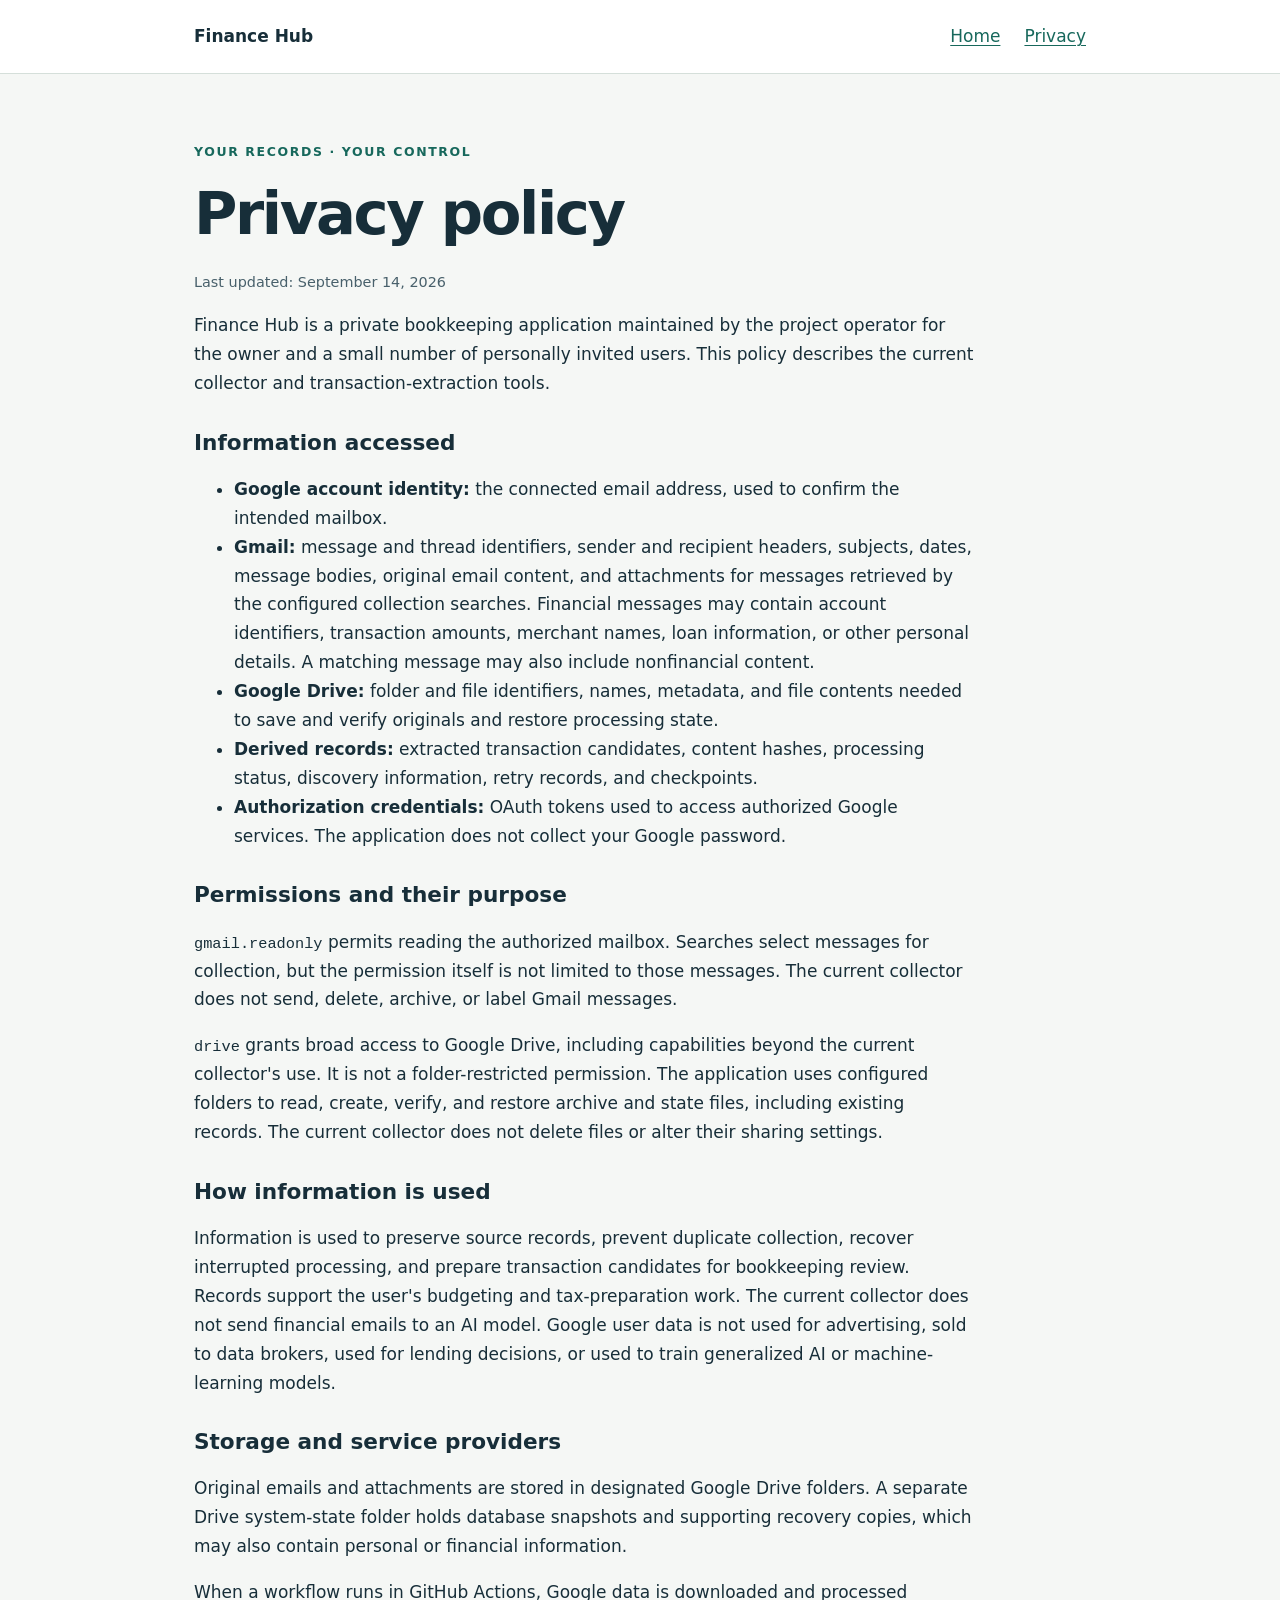
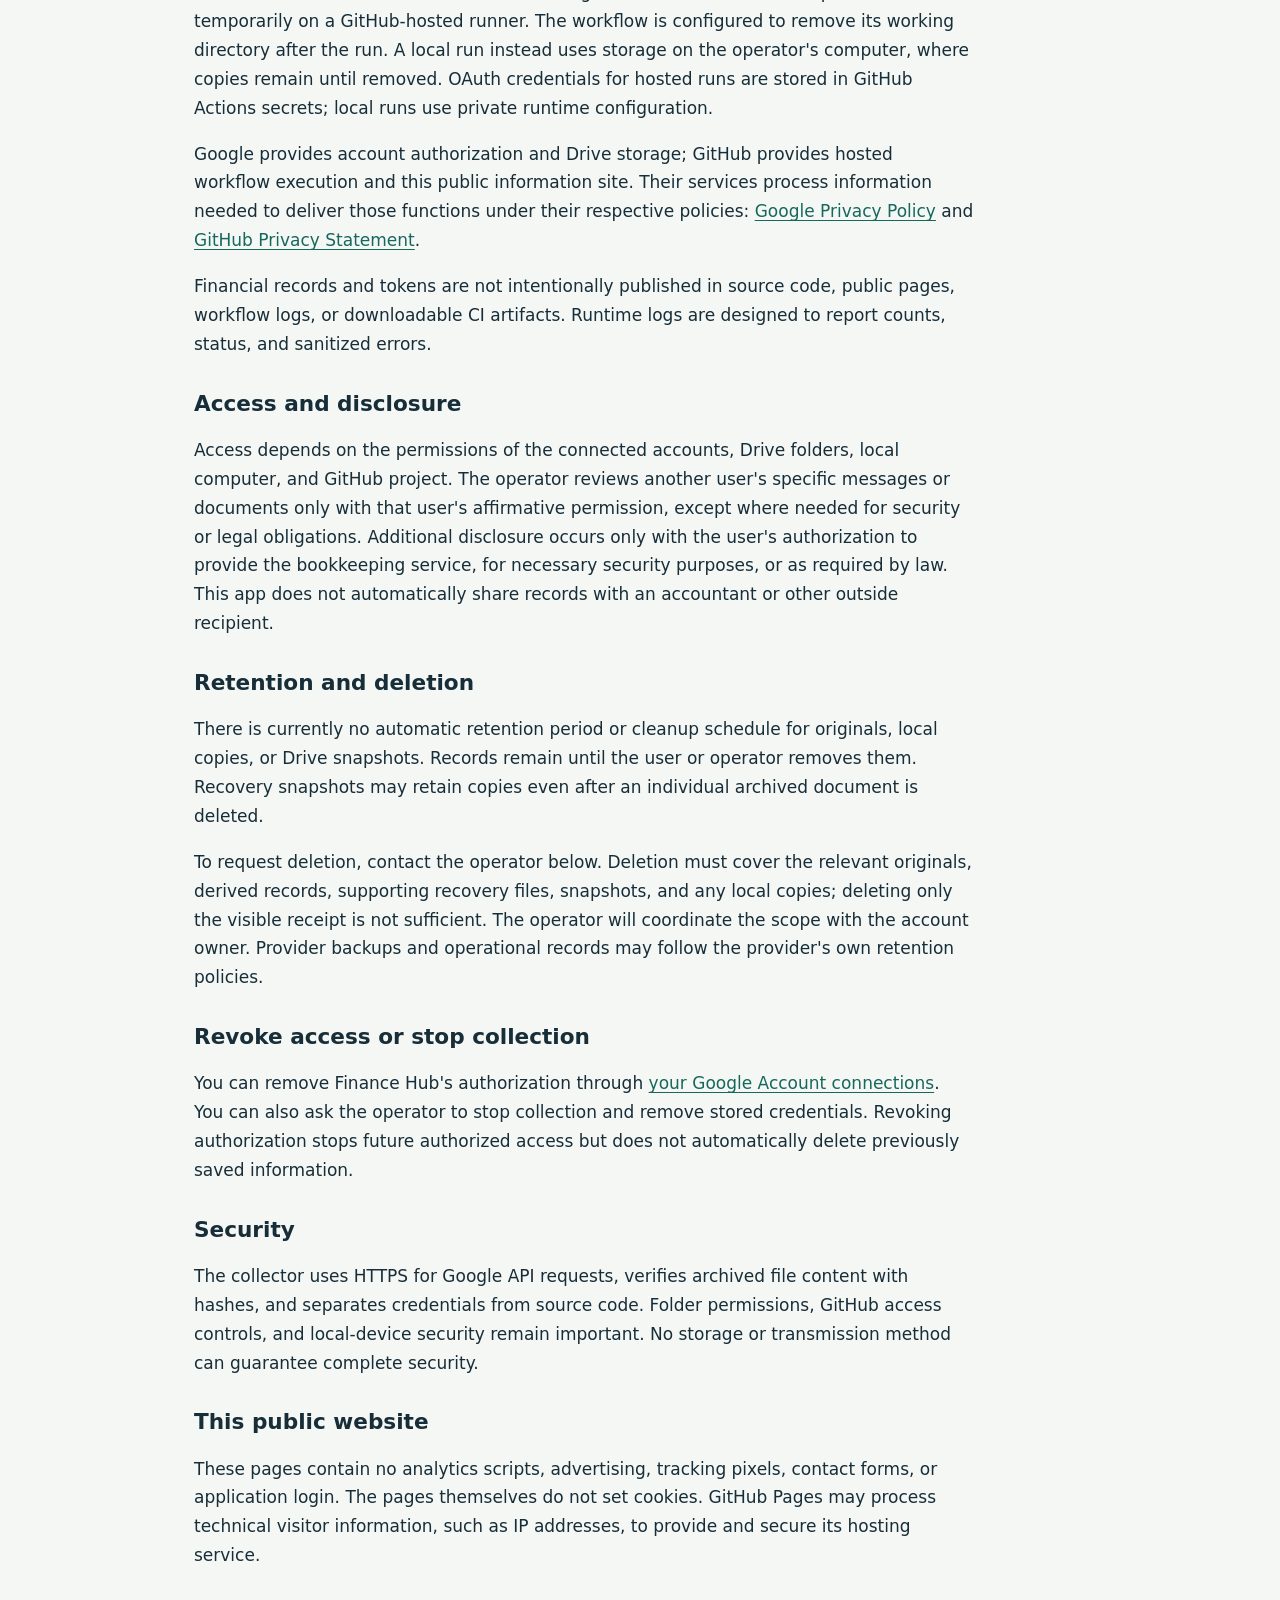
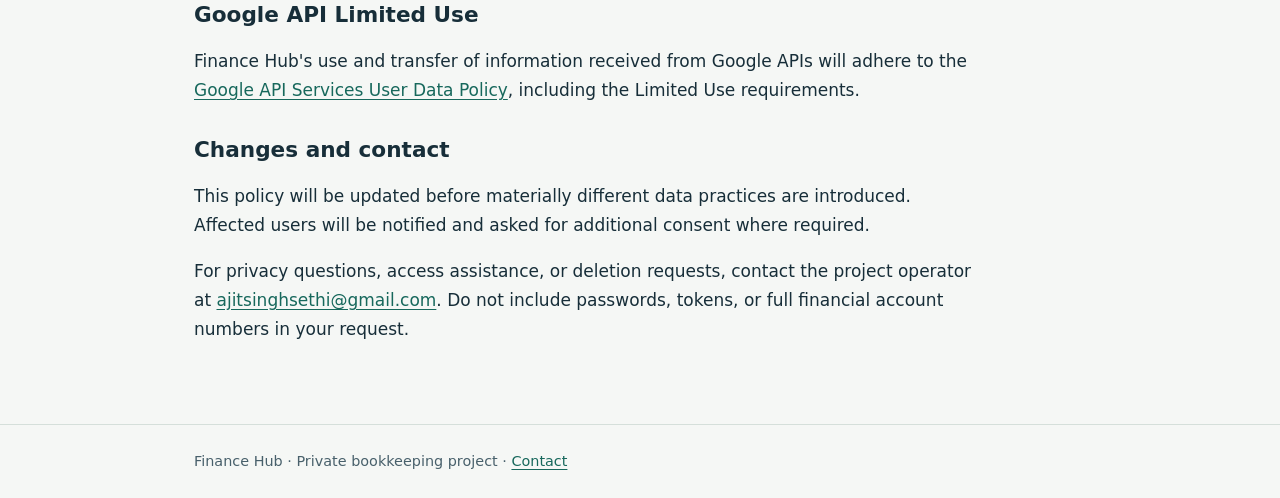
==== privacy.html @ d76e9352 "Add Finance Hub homepage and privacy policy" ====
<!doctype html>
<html lang="en"><head><meta charset="utf-8"><meta name="viewport" content="width=device-width,initial-scale=1"><meta name="description" content="How Finance Hub accesses, uses, stores, and handles Google account data."><title>Privacy Policy | Finance Hub</title><link rel="stylesheet" href="styles.css"></head>
<body><header><div class="wrap"><nav aria-label="Main navigation"><a class="brand" href="./">Finance Hub</a><div class="nav-links"><a href="./">Home</a><a href="privacy.html">Privacy</a></div></nav></div></header><main id="main"><div class="wrap">
<article class="policy"><p class="eyebrow">Your records · Your control</p><h1>Privacy policy</h1><p class="meta">Last updated: September 14, 2026</p>
<p>Finance Hub is a private bookkeeping application maintained by the project operator for the owner and a small number of personally invited users. This policy describes the current collector and transaction-extraction tools.</p>
<h2>Information accessed</h2><ul><li><strong>Google account identity:</strong> the connected email address, used to confirm the intended mailbox.</li><li><strong>Gmail:</strong> message and thread identifiers, sender and recipient headers, subjects, dates, message bodies, original email content, and attachments for messages retrieved by the configured collection searches. Financial messages may contain account identifiers, transaction amounts, merchant names, loan information, or other personal details. A matching message may also include nonfinancial content.</li><li><strong>Google Drive:</strong> folder and file identifiers, names, metadata, and file contents needed to save and verify originals and restore processing state.</li><li><strong>Derived records:</strong> extracted transaction candidates, content hashes, processing status, discovery information, retry records, and checkpoints.</li><li><strong>Authorization credentials:</strong> OAuth tokens used to access authorized Google services. The application does not collect your Google password.</li></ul>
<h2>Permissions and their purpose</h2><p><code>gmail.readonly</code> permits reading the authorized mailbox. Searches select messages for collection, but the permission itself is not limited to those messages. The current collector does not send, delete, archive, or label Gmail messages.</p><p><code>drive</code> grants broad access to Google Drive, including capabilities beyond the current collector's use. It is not a folder-restricted permission. The application uses configured folders to read, create, verify, and restore archive and state files, including existing records. The current collector does not delete files or alter their sharing settings.</p>
<h2>How information is used</h2><p>Information is used to preserve source records, prevent duplicate collection, recover interrupted processing, and prepare transaction candidates for bookkeeping review. Records support the user's budgeting and tax-preparation work. The current collector does not send financial emails to an AI model. Google user data is not used for advertising, sold to data brokers, used for lending decisions, or used to train generalized AI or machine-learning models.</p>
<h2>Storage and service providers</h2><p>Original emails and attachments are stored in designated Google Drive folders. A separate Drive system-state folder holds database snapshots and supporting recovery copies, which may also contain personal or financial information.</p><p>When a workflow runs in GitHub Actions, Google data is downloaded and processed temporarily on a GitHub-hosted runner. The workflow is configured to remove its working directory after the run. A local run instead uses storage on the operator's computer, where copies remain until removed. OAuth credentials for hosted runs are stored in GitHub Actions secrets; local runs use private runtime configuration.</p><p>Google provides account authorization and Drive storage; GitHub provides hosted workflow execution and this public information site. Their services process information needed to deliver those functions under their respective policies: <a href="https://policies.google.com/privacy">Google Privacy Policy</a> and <a href="https://docs.github.com/en/site-policy/privacy-policies/github-general-privacy-statement">GitHub Privacy Statement</a>.</p><p>Financial records and tokens are not intentionally published in source code, public pages, workflow logs, or downloadable CI artifacts. Runtime logs are designed to report counts, status, and sanitized errors.</p>
<h2>Access and disclosure</h2><p>Access depends on the permissions of the connected accounts, Drive folders, local computer, and GitHub project. The operator reviews another user's specific messages or documents only with that user's affirmative permission, except where needed for security or legal obligations. Additional disclosure occurs only with the user's authorization to provide the bookkeeping service, for necessary security purposes, or as required by law. This app does not automatically share records with an accountant or other outside recipient.</p>
<h2>Retention and deletion</h2><p>There is currently no automatic retention period or cleanup schedule for originals, local copies, or Drive snapshots. Records remain until the user or operator removes them. Recovery snapshots may retain copies even after an individual archived document is deleted.</p><p>To request deletion, contact the operator below. Deletion must cover the relevant originals, derived records, supporting recovery files, snapshots, and any local copies; deleting only the visible receipt is not sufficient. The operator will coordinate the scope with the account owner. Provider backups and operational records may follow the provider's own retention policies.</p>
<h2>Revoke access or stop collection</h2><p>You can remove Finance Hub's authorization through <a href="https://myaccount.google.com/connections">your Google Account connections</a>. You can also ask the operator to stop collection and remove stored credentials. Revoking authorization stops future authorized access but does not automatically delete previously saved information.</p>
<h2>Security</h2><p>The collector uses HTTPS for Google API requests, verifies archived file content with hashes, and separates credentials from source code. Folder permissions, GitHub access controls, and local-device security remain important. No storage or transmission method can guarantee complete security.</p>
<h2>This public website</h2><p>These pages contain no analytics scripts, advertising, tracking pixels, contact forms, or application login. The pages themselves do not set cookies. GitHub Pages may process technical visitor information, such as IP addresses, to provide and secure its hosting service.</p>
<h2>Google API Limited Use</h2><p>Finance Hub's use and transfer of information received from Google APIs will adhere to the <a href="https://developers.google.com/terms/api-services-user-data-policy">Google API Services User Data Policy</a>, including the Limited Use requirements.</p>
<h2>Changes and contact</h2><p>This policy will be updated before materially different data practices are introduced. Affected users will be notified and asked for additional consent where required.</p><p>For privacy questions, access assistance, or deletion requests, contact the project operator at <a href="mailto:ajitsinghsethi@gmail.com">ajitsinghsethi@gmail.com</a>. Do not include passwords, tokens, or full financial account numbers in your request.</p></article></div></main><footer><div class="wrap">Finance Hub · Private bookkeeping project · <a href="mailto:ajitsinghsethi@gmail.com">Contact</a></div></footer></body></html>
---- styles.css ----
:root{color-scheme:light;--ink:#172e39;--muted:#48606b;--accent:#17685c;--paper:#f5f7f5}*{box-sizing:border-box}body{margin:0;background:var(--paper);color:var(--ink);font:17px/1.7 system-ui,-apple-system,BlinkMacSystemFont,"Segoe UI",sans-serif}a{color:var(--accent);text-underline-offset:.2em}a:focus-visible{outline:3px solid #af7014;outline-offset:5px}.wrap{max-width:940px;margin:auto;padding:0 24px}header{border-bottom:1px solid #d5dfda;background:white}nav{display:flex;align-items:center;justify-content:space-between;gap:20px;flex-wrap:wrap;padding:22px 0}.brand{font-weight:750;text-decoration:none;color:var(--ink)}.nav-links{display:flex;gap:24px}main{padding:55px 0 64px}.eyebrow{text-transform:uppercase;letter-spacing:.13em;color:var(--accent);font-size:.78rem;font-weight:750}h1{font-size:clamp(2.2rem,6vw,3.7rem);line-height:1.1;letter-spacing:-.04em;max-width:760px;margin:18px 0 24px}h2{font-size:1.35rem;line-height:1.35;margin-top:30px}p,li{max-width:76ch}.lead{font-size:1.2rem;color:var(--muted);max-width:65ch}.cards{display:grid;grid-template-columns:repeat(3,1fr);gap:18px;margin:36px 0}.card,.notice{background:white;border:1px solid #d5dfda;border-radius:14px;padding:23px}.card h2{margin-top:0}.card p{margin-bottom:0}.notice{border-left:5px solid var(--accent)}.policy{max-width:780px}.meta,footer{color:var(--muted);font-size:.9rem}footer{padding:24px 0;border-top:1px solid #d5dfda}code{overflow-wrap:anywhere;font-size:.9em} @media(max-width:680px){.cards{grid-template-columns:1fr}main{padding-top:32px}.wrap{padding:0 18px}.nav-links{gap:18px}}
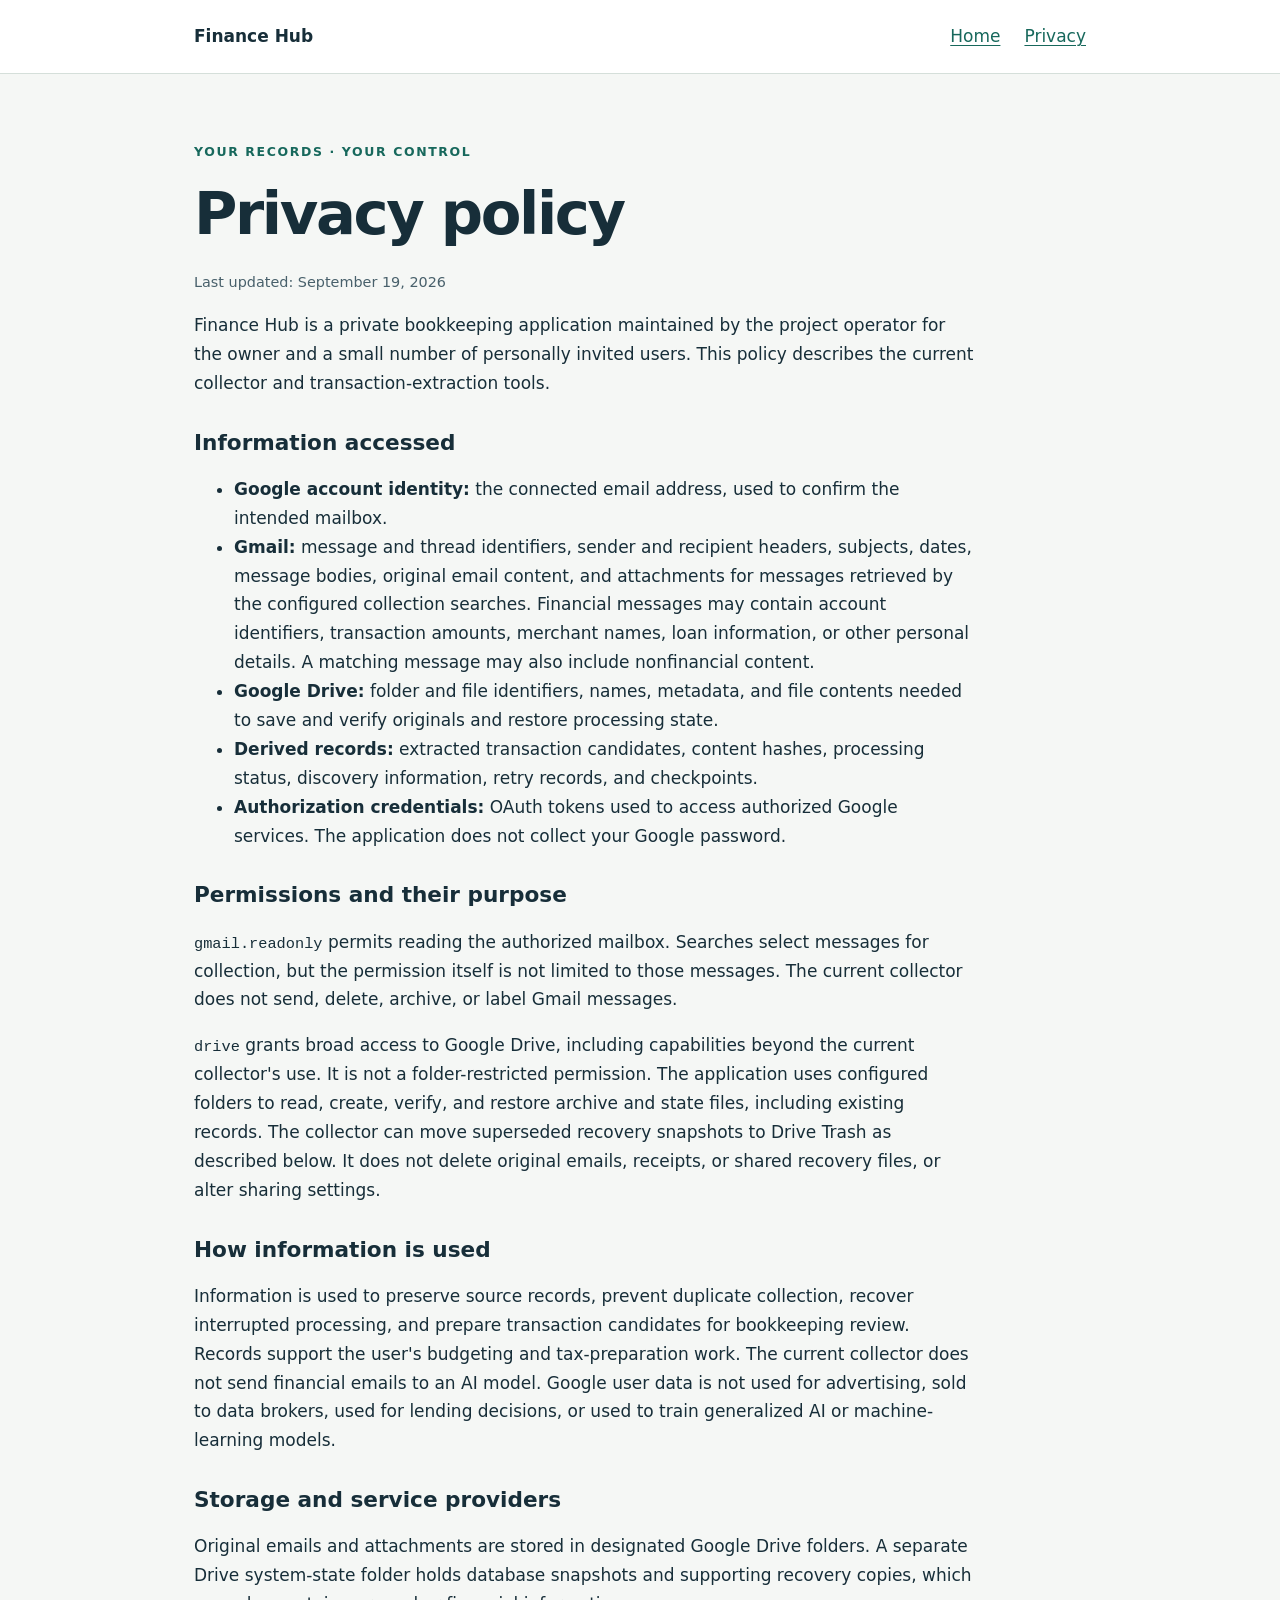
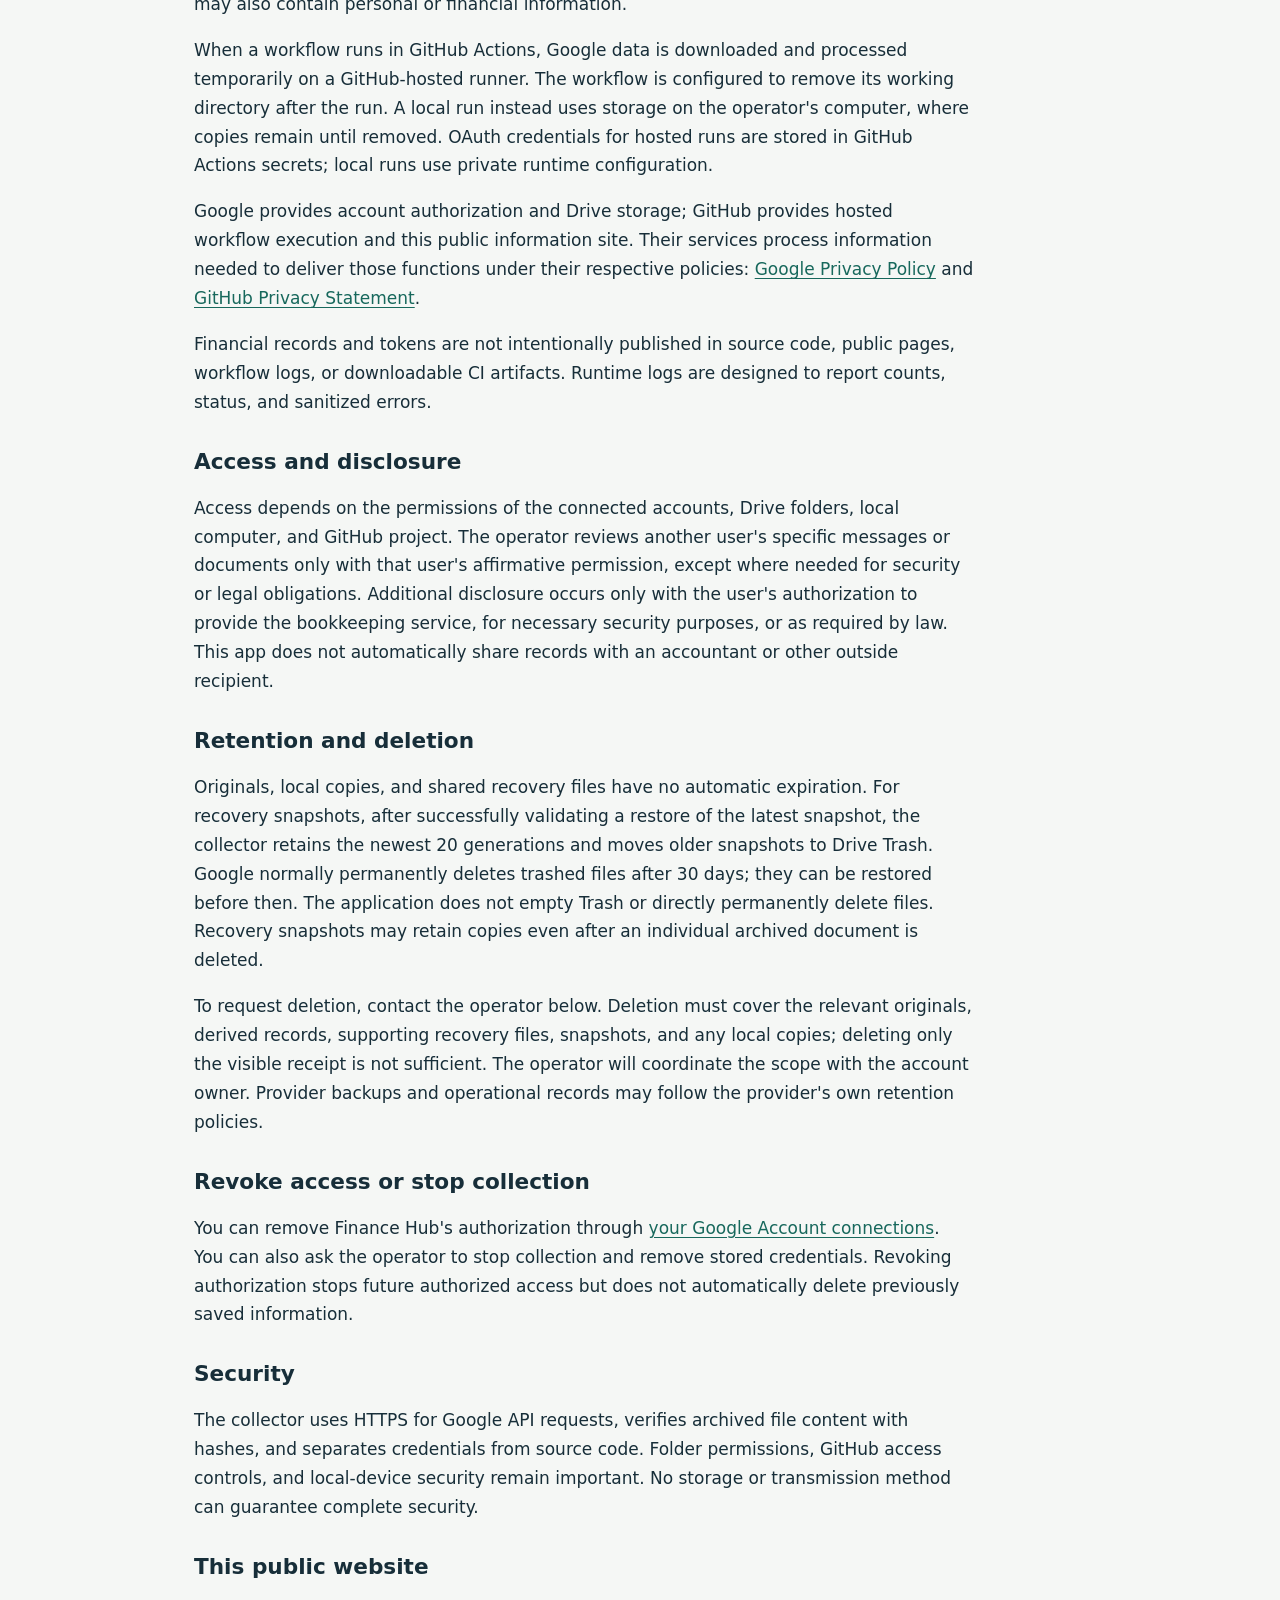
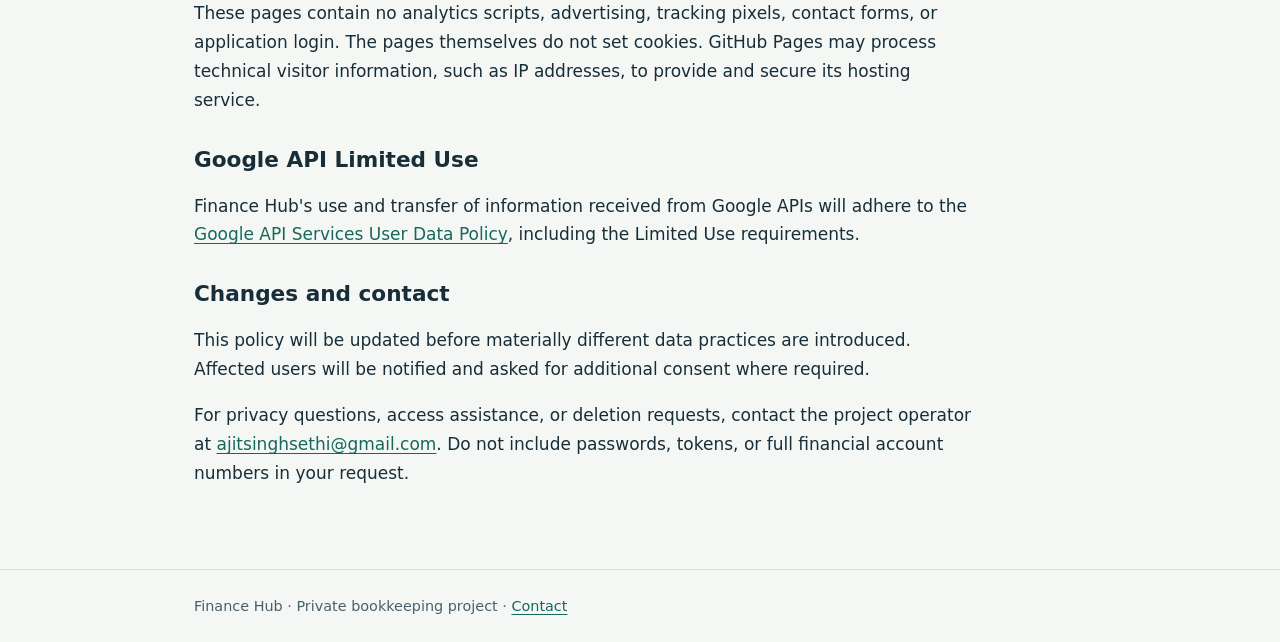
==== commit 2affe6b4: "Disclose recovery snapshot retention and Drive Trash behavior" ====
--- a/privacy.html
+++ b/privacy.html
@@ -1,14 +1,14 @@
 <!doctype html>
 <html lang="en"><head><meta charset="utf-8"><meta name="viewport" content="width=device-width,initial-scale=1"><meta name="description" content="How Finance Hub accesses, uses, stores, and handles Google account data."><title>Privacy Policy | Finance Hub</title><link rel="stylesheet" href="styles.css"></head>
 <body><header><div class="wrap"><nav aria-label="Main navigation"><a class="brand" href="./">Finance Hub</a><div class="nav-links"><a href="./">Home</a><a href="privacy.html">Privacy</a></div></nav></div></header><main id="main"><div class="wrap">
-<article class="policy"><p class="eyebrow">Your records · Your control</p><h1>Privacy policy</h1><p class="meta">Last updated: September 14, 2026</p>
+<article class="policy"><p class="eyebrow">Your records · Your control</p><h1>Privacy policy</h1><p class="meta">Last updated: September 19, 2026</p>
 <p>Finance Hub is a private bookkeeping application maintained by the project operator for the owner and a small number of personally invited users. This policy describes the current collector and transaction-extraction tools.</p>
 <h2>Information accessed</h2><ul><li><strong>Google account identity:</strong> the connected email address, used to confirm the intended mailbox.</li><li><strong>Gmail:</strong> message and thread identifiers, sender and recipient headers, subjects, dates, message bodies, original email content, and attachments for messages retrieved by the configured collection searches. Financial messages may contain account identifiers, transaction amounts, merchant names, loan information, or other personal details. A matching message may also include nonfinancial content.</li><li><strong>Google Drive:</strong> folder and file identifiers, names, metadata, and file contents needed to save and verify originals and restore processing state.</li><li><strong>Derived records:</strong> extracted transaction candidates, content hashes, processing status, discovery information, retry records, and checkpoints.</li><li><strong>Authorization credentials:</strong> OAuth tokens used to access authorized Google services. The application does not collect your Google password.</li></ul>
-<h2>Permissions and their purpose</h2><p><code>gmail.readonly</code> permits reading the authorized mailbox. Searches select messages for collection, but the permission itself is not limited to those messages. The current collector does not send, delete, archive, or label Gmail messages.</p><p><code>drive</code> grants broad access to Google Drive, including capabilities beyond the current collector's use. It is not a folder-restricted permission. The application uses configured folders to read, create, verify, and restore archive and state files, including existing records. The current collector does not delete files or alter their sharing settings.</p>
+<h2>Permissions and their purpose</h2><p><code>gmail.readonly</code> permits reading the authorized mailbox. Searches select messages for collection, but the permission itself is not limited to those messages. The current collector does not send, delete, archive, or label Gmail messages.</p><p><code>drive</code> grants broad access to Google Drive, including capabilities beyond the current collector's use. It is not a folder-restricted permission. The application uses configured folders to read, create, verify, and restore archive and state files, including existing records. The collector can move superseded recovery snapshots to Drive Trash as described below. It does not delete original emails, receipts, or shared recovery files, or alter sharing settings.</p>
 <h2>How information is used</h2><p>Information is used to preserve source records, prevent duplicate collection, recover interrupted processing, and prepare transaction candidates for bookkeeping review. Records support the user's budgeting and tax-preparation work. The current collector does not send financial emails to an AI model. Google user data is not used for advertising, sold to data brokers, used for lending decisions, or used to train generalized AI or machine-learning models.</p>
 <h2>Storage and service providers</h2><p>Original emails and attachments are stored in designated Google Drive folders. A separate Drive system-state folder holds database snapshots and supporting recovery copies, which may also contain personal or financial information.</p><p>When a workflow runs in GitHub Actions, Google data is downloaded and processed temporarily on a GitHub-hosted runner. The workflow is configured to remove its working directory after the run. A local run instead uses storage on the operator's computer, where copies remain until removed. OAuth credentials for hosted runs are stored in GitHub Actions secrets; local runs use private runtime configuration.</p><p>Google provides account authorization and Drive storage; GitHub provides hosted workflow execution and this public information site. Their services process information needed to deliver those functions under their respective policies: <a href="https://policies.google.com/privacy">Google Privacy Policy</a> and <a href="https://docs.github.com/en/site-policy/privacy-policies/github-general-privacy-statement">GitHub Privacy Statement</a>.</p><p>Financial records and tokens are not intentionally published in source code, public pages, workflow logs, or downloadable CI artifacts. Runtime logs are designed to report counts, status, and sanitized errors.</p>
 <h2>Access and disclosure</h2><p>Access depends on the permissions of the connected accounts, Drive folders, local computer, and GitHub project. The operator reviews another user's specific messages or documents only with that user's affirmative permission, except where needed for security or legal obligations. Additional disclosure occurs only with the user's authorization to provide the bookkeeping service, for necessary security purposes, or as required by law. This app does not automatically share records with an accountant or other outside recipient.</p>
-<h2>Retention and deletion</h2><p>There is currently no automatic retention period or cleanup schedule for originals, local copies, or Drive snapshots. Records remain until the user or operator removes them. Recovery snapshots may retain copies even after an individual archived document is deleted.</p><p>To request deletion, contact the operator below. Deletion must cover the relevant originals, derived records, supporting recovery files, snapshots, and any local copies; deleting only the visible receipt is not sufficient. The operator will coordinate the scope with the account owner. Provider backups and operational records may follow the provider's own retention policies.</p>
+<h2>Retention and deletion</h2><p>Originals, local copies, and shared recovery files have no automatic expiration. For recovery snapshots, after successfully validating a restore of the latest snapshot, the collector retains the newest 20 generations and moves older snapshots to Drive Trash. Google normally permanently deletes trashed files after 30 days; they can be restored before then. The application does not empty Trash or directly permanently delete files. Recovery snapshots may retain copies even after an individual archived document is deleted.</p><p>To request deletion, contact the operator below. Deletion must cover the relevant originals, derived records, supporting recovery files, snapshots, and any local copies; deleting only the visible receipt is not sufficient. The operator will coordinate the scope with the account owner. Provider backups and operational records may follow the provider's own retention policies.</p>
 <h2>Revoke access or stop collection</h2><p>You can remove Finance Hub's authorization through <a href="https://myaccount.google.com/connections">your Google Account connections</a>. You can also ask the operator to stop collection and remove stored credentials. Revoking authorization stops future authorized access but does not automatically delete previously saved information.</p>
 <h2>Security</h2><p>The collector uses HTTPS for Google API requests, verifies archived file content with hashes, and separates credentials from source code. Folder permissions, GitHub access controls, and local-device security remain important. No storage or transmission method can guarantee complete security.</p>
 <h2>This public website</h2><p>These pages contain no analytics scripts, advertising, tracking pixels, contact forms, or application login. The pages themselves do not set cookies. GitHub Pages may process technical visitor information, such as IP addresses, to provide and secure its hosting service.</p>
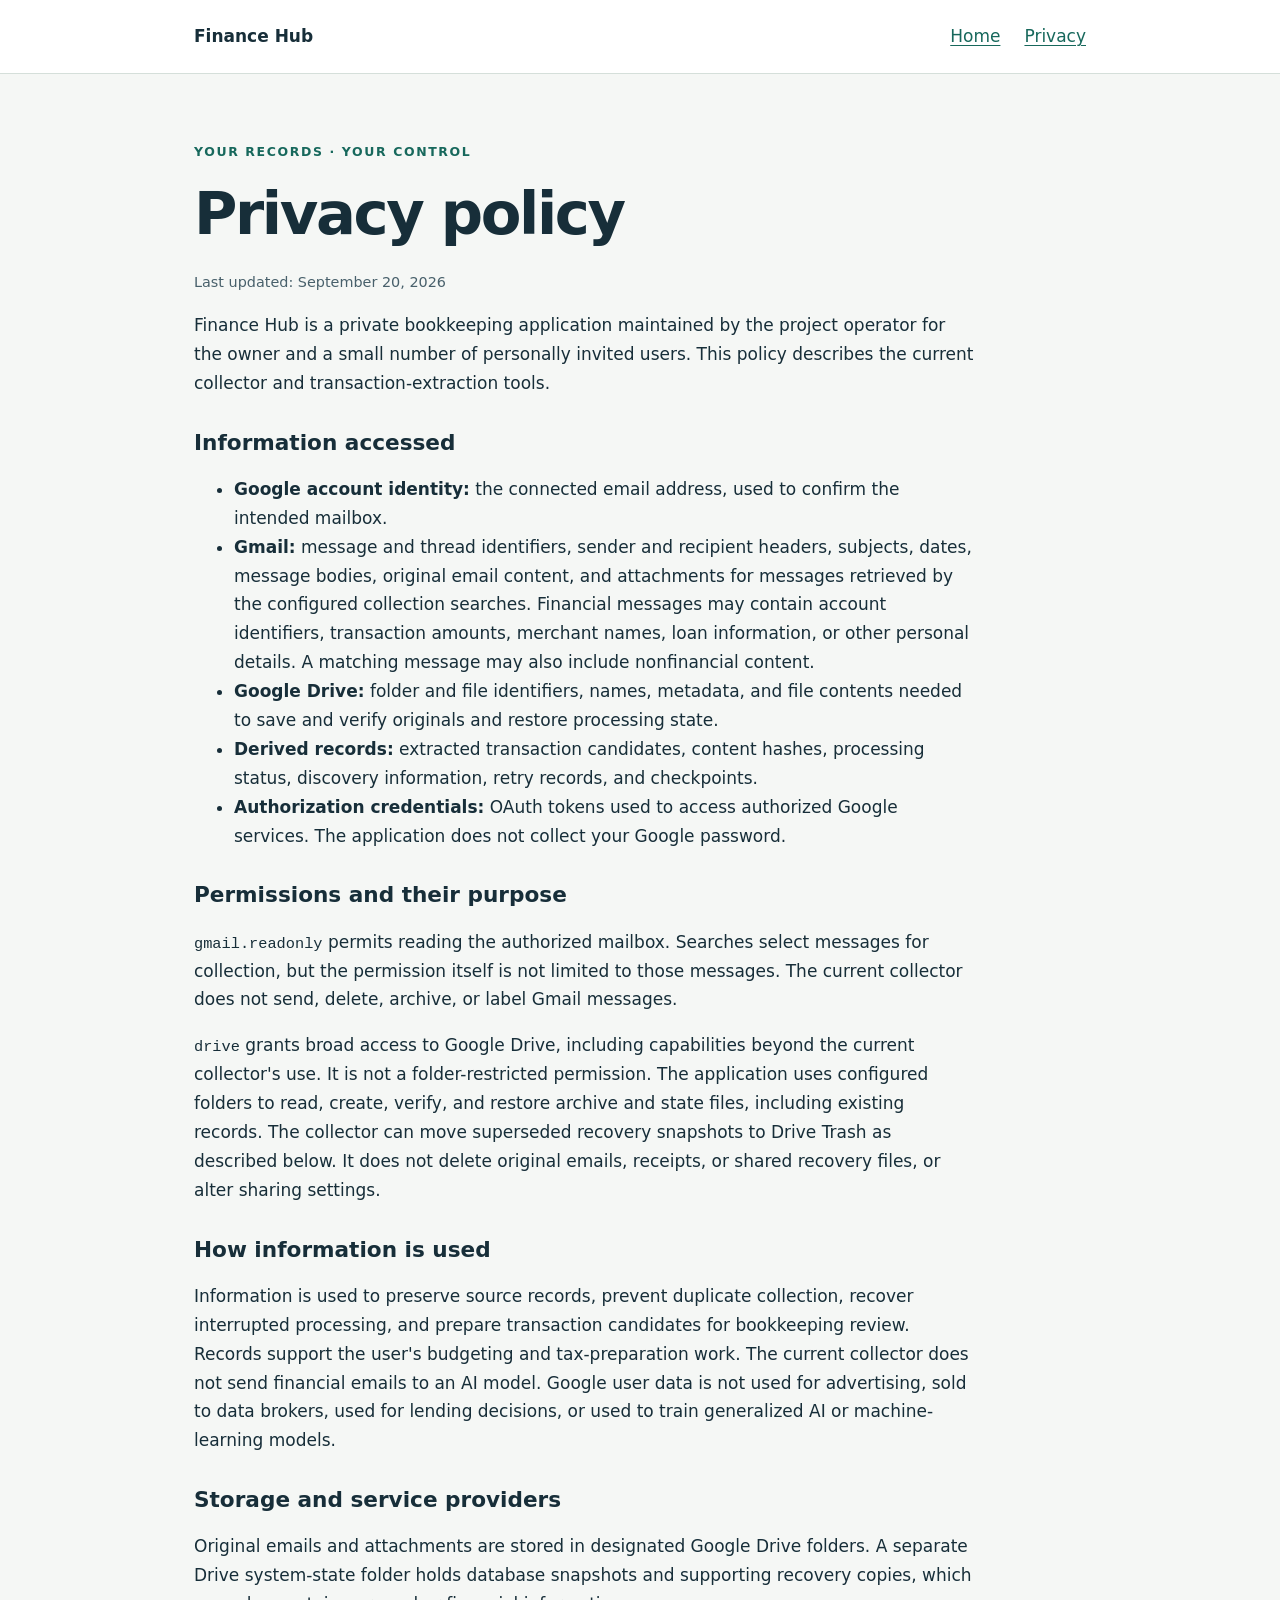
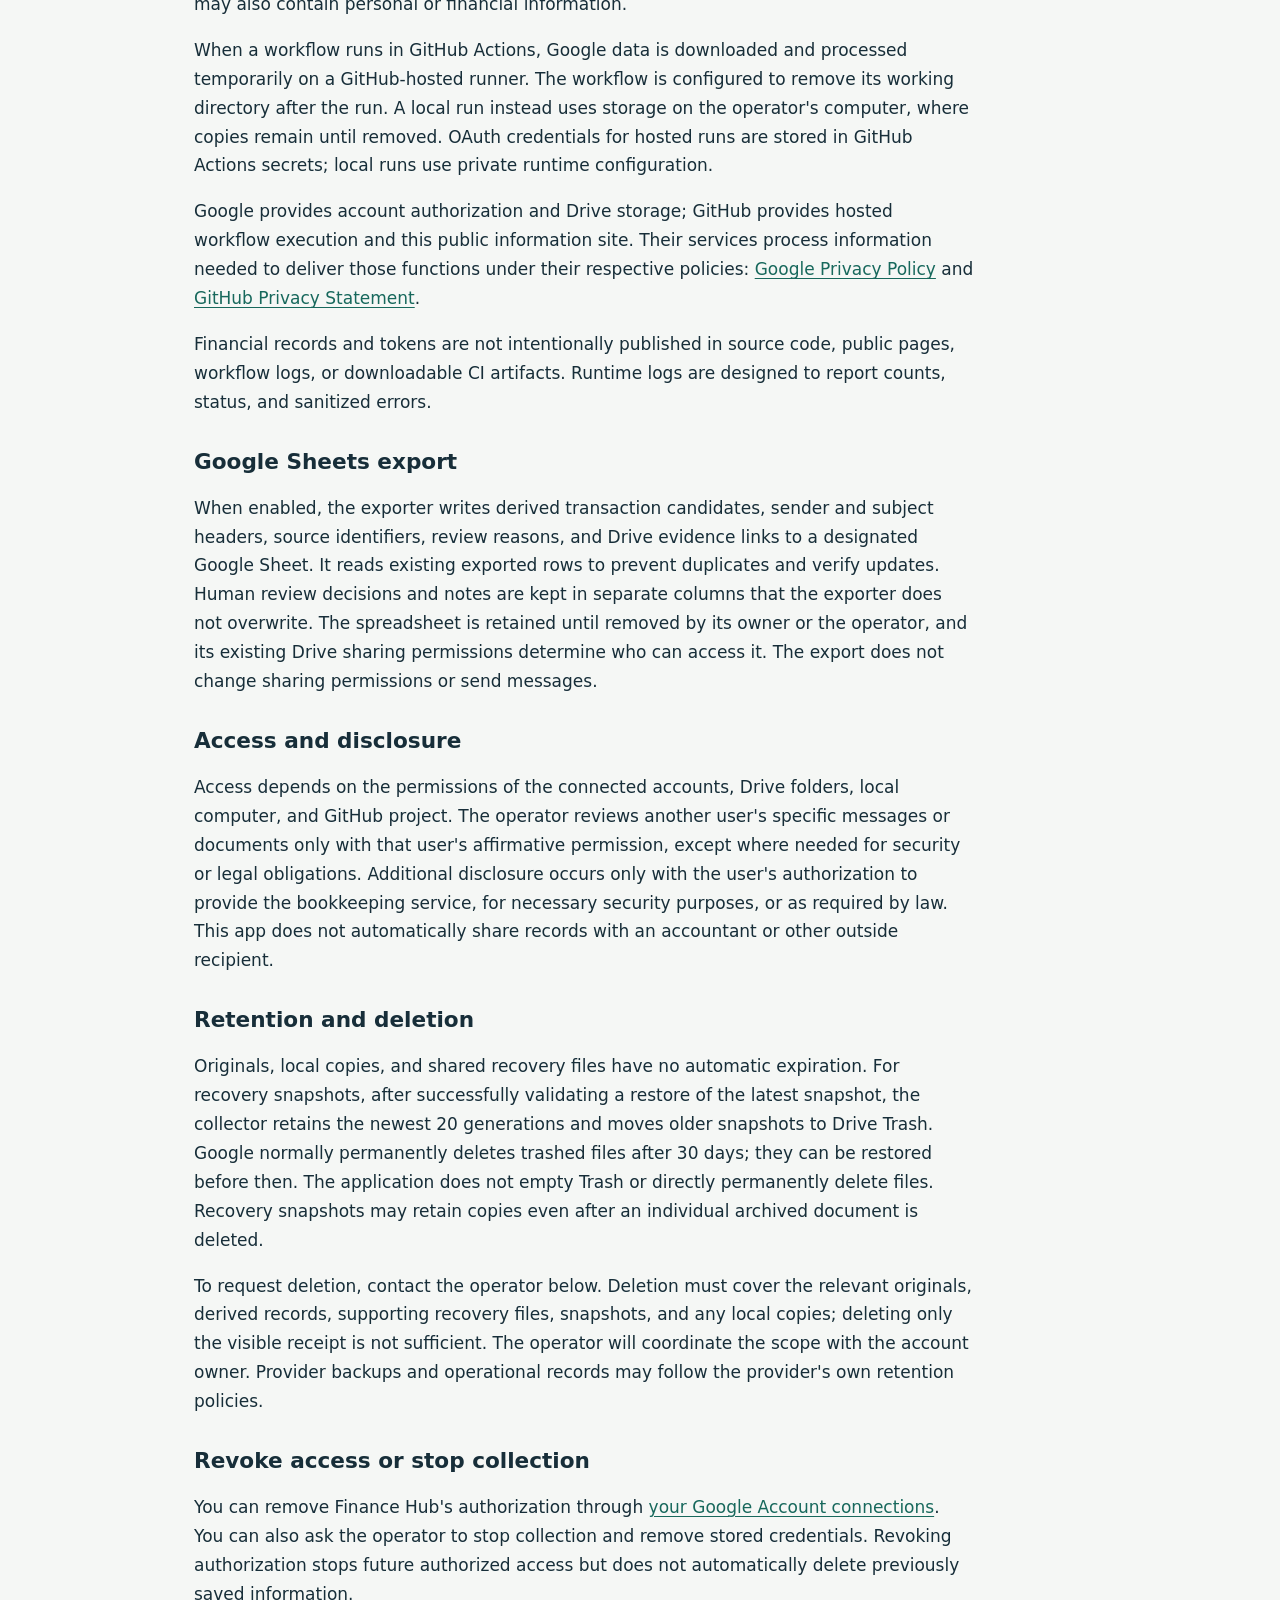
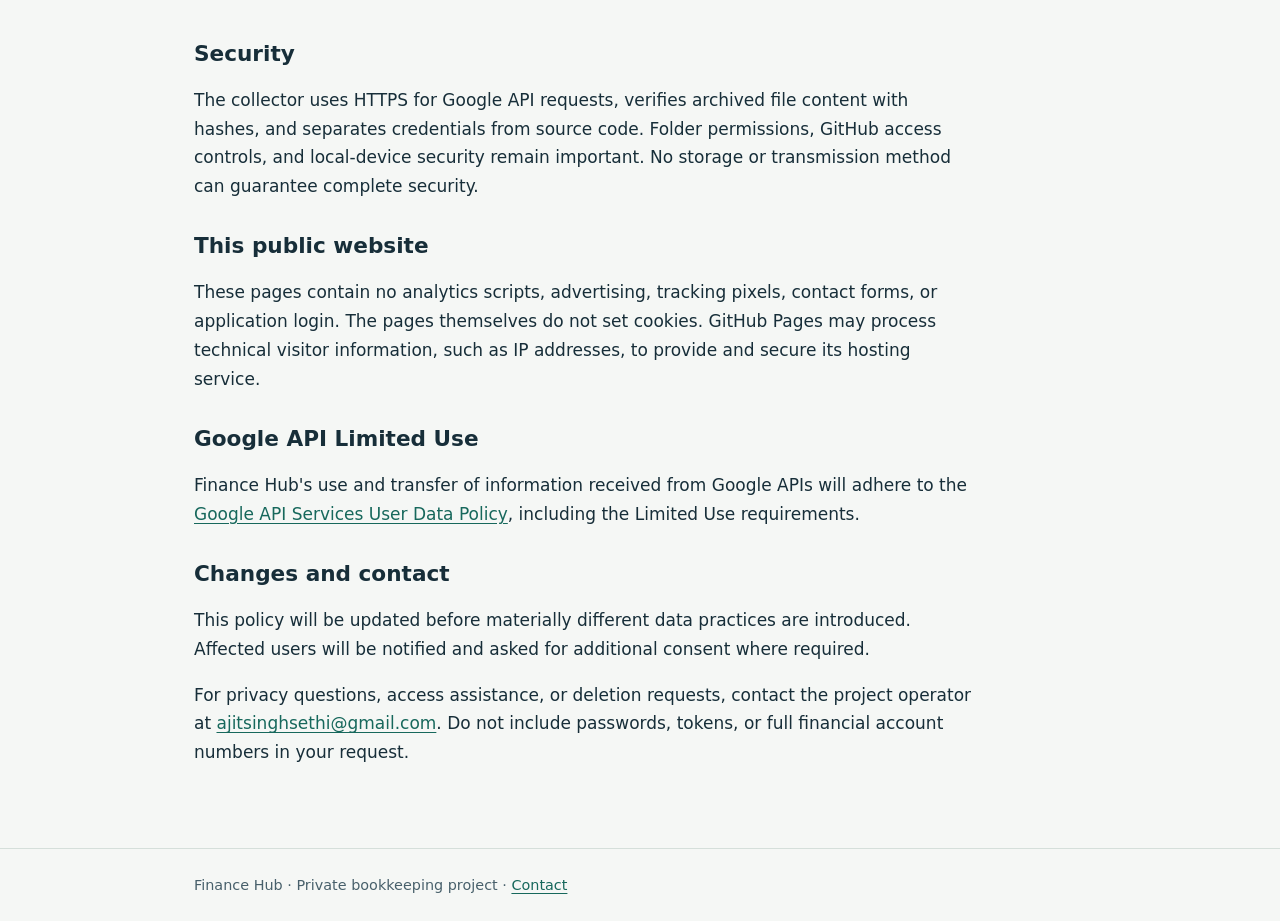
==== commit 2d54fb87: "Disclose optional transaction review export to Google Sheets" ====
--- a/privacy.html
+++ b/privacy.html
@@ -1,13 +1,13 @@
 <!doctype html>
 <html lang="en"><head><meta charset="utf-8"><meta name="viewport" content="width=device-width,initial-scale=1"><meta name="description" content="How Finance Hub accesses, uses, stores, and handles Google account data."><title>Privacy Policy | Finance Hub</title><link rel="stylesheet" href="styles.css"></head>
 <body><header><div class="wrap"><nav aria-label="Main navigation"><a class="brand" href="./">Finance Hub</a><div class="nav-links"><a href="./">Home</a><a href="privacy.html">Privacy</a></div></nav></div></header><main id="main"><div class="wrap">
-<article class="policy"><p class="eyebrow">Your records · Your control</p><h1>Privacy policy</h1><p class="meta">Last updated: September 19, 2026</p>
+<article class="policy"><p class="eyebrow">Your records · Your control</p><h1>Privacy policy</h1><p class="meta">Last updated: September 20, 2026</p>
 <p>Finance Hub is a private bookkeeping application maintained by the project operator for the owner and a small number of personally invited users. This policy describes the current collector and transaction-extraction tools.</p>
 <h2>Information accessed</h2><ul><li><strong>Google account identity:</strong> the connected email address, used to confirm the intended mailbox.</li><li><strong>Gmail:</strong> message and thread identifiers, sender and recipient headers, subjects, dates, message bodies, original email content, and attachments for messages retrieved by the configured collection searches. Financial messages may contain account identifiers, transaction amounts, merchant names, loan information, or other personal details. A matching message may also include nonfinancial content.</li><li><strong>Google Drive:</strong> folder and file identifiers, names, metadata, and file contents needed to save and verify originals and restore processing state.</li><li><strong>Derived records:</strong> extracted transaction candidates, content hashes, processing status, discovery information, retry records, and checkpoints.</li><li><strong>Authorization credentials:</strong> OAuth tokens used to access authorized Google services. The application does not collect your Google password.</li></ul>
 <h2>Permissions and their purpose</h2><p><code>gmail.readonly</code> permits reading the authorized mailbox. Searches select messages for collection, but the permission itself is not limited to those messages. The current collector does not send, delete, archive, or label Gmail messages.</p><p><code>drive</code> grants broad access to Google Drive, including capabilities beyond the current collector's use. It is not a folder-restricted permission. The application uses configured folders to read, create, verify, and restore archive and state files, including existing records. The collector can move superseded recovery snapshots to Drive Trash as described below. It does not delete original emails, receipts, or shared recovery files, or alter sharing settings.</p>
 <h2>How information is used</h2><p>Information is used to preserve source records, prevent duplicate collection, recover interrupted processing, and prepare transaction candidates for bookkeeping review. Records support the user's budgeting and tax-preparation work. The current collector does not send financial emails to an AI model. Google user data is not used for advertising, sold to data brokers, used for lending decisions, or used to train generalized AI or machine-learning models.</p>
 <h2>Storage and service providers</h2><p>Original emails and attachments are stored in designated Google Drive folders. A separate Drive system-state folder holds database snapshots and supporting recovery copies, which may also contain personal or financial information.</p><p>When a workflow runs in GitHub Actions, Google data is downloaded and processed temporarily on a GitHub-hosted runner. The workflow is configured to remove its working directory after the run. A local run instead uses storage on the operator's computer, where copies remain until removed. OAuth credentials for hosted runs are stored in GitHub Actions secrets; local runs use private runtime configuration.</p><p>Google provides account authorization and Drive storage; GitHub provides hosted workflow execution and this public information site. Their services process information needed to deliver those functions under their respective policies: <a href="https://policies.google.com/privacy">Google Privacy Policy</a> and <a href="https://docs.github.com/en/site-policy/privacy-policies/github-general-privacy-statement">GitHub Privacy Statement</a>.</p><p>Financial records and tokens are not intentionally published in source code, public pages, workflow logs, or downloadable CI artifacts. Runtime logs are designed to report counts, status, and sanitized errors.</p>
-<h2>Access and disclosure</h2><p>Access depends on the permissions of the connected accounts, Drive folders, local computer, and GitHub project. The operator reviews another user's specific messages or documents only with that user's affirmative permission, except where needed for security or legal obligations. Additional disclosure occurs only with the user's authorization to provide the bookkeeping service, for necessary security purposes, or as required by law. This app does not automatically share records with an accountant or other outside recipient.</p>
+<h2>Google Sheets export</h2><p>When enabled, the exporter writes derived transaction candidates, sender and subject headers, source identifiers, review reasons, and Drive evidence links to a designated Google Sheet. It reads existing exported rows to prevent duplicates and verify updates. Human review decisions and notes are kept in separate columns that the exporter does not overwrite. The spreadsheet is retained until removed by its owner or the operator, and its existing Drive sharing permissions determine who can access it. The export does not change sharing permissions or send messages.</p><h2>Access and disclosure</h2><p>Access depends on the permissions of the connected accounts, Drive folders, local computer, and GitHub project. The operator reviews another user's specific messages or documents only with that user's affirmative permission, except where needed for security or legal obligations. Additional disclosure occurs only with the user's authorization to provide the bookkeeping service, for necessary security purposes, or as required by law. This app does not automatically share records with an accountant or other outside recipient.</p>
 <h2>Retention and deletion</h2><p>Originals, local copies, and shared recovery files have no automatic expiration. For recovery snapshots, after successfully validating a restore of the latest snapshot, the collector retains the newest 20 generations and moves older snapshots to Drive Trash. Google normally permanently deletes trashed files after 30 days; they can be restored before then. The application does not empty Trash or directly permanently delete files. Recovery snapshots may retain copies even after an individual archived document is deleted.</p><p>To request deletion, contact the operator below. Deletion must cover the relevant originals, derived records, supporting recovery files, snapshots, and any local copies; deleting only the visible receipt is not sufficient. The operator will coordinate the scope with the account owner. Provider backups and operational records may follow the provider's own retention policies.</p>
 <h2>Revoke access or stop collection</h2><p>You can remove Finance Hub's authorization through <a href="https://myaccount.google.com/connections">your Google Account connections</a>. You can also ask the operator to stop collection and remove stored credentials. Revoking authorization stops future authorized access but does not automatically delete previously saved information.</p>
 <h2>Security</h2><p>The collector uses HTTPS for Google API requests, verifies archived file content with hashes, and separates credentials from source code. Folder permissions, GitHub access controls, and local-device security remain important. No storage or transmission method can guarantee complete security.</p>
